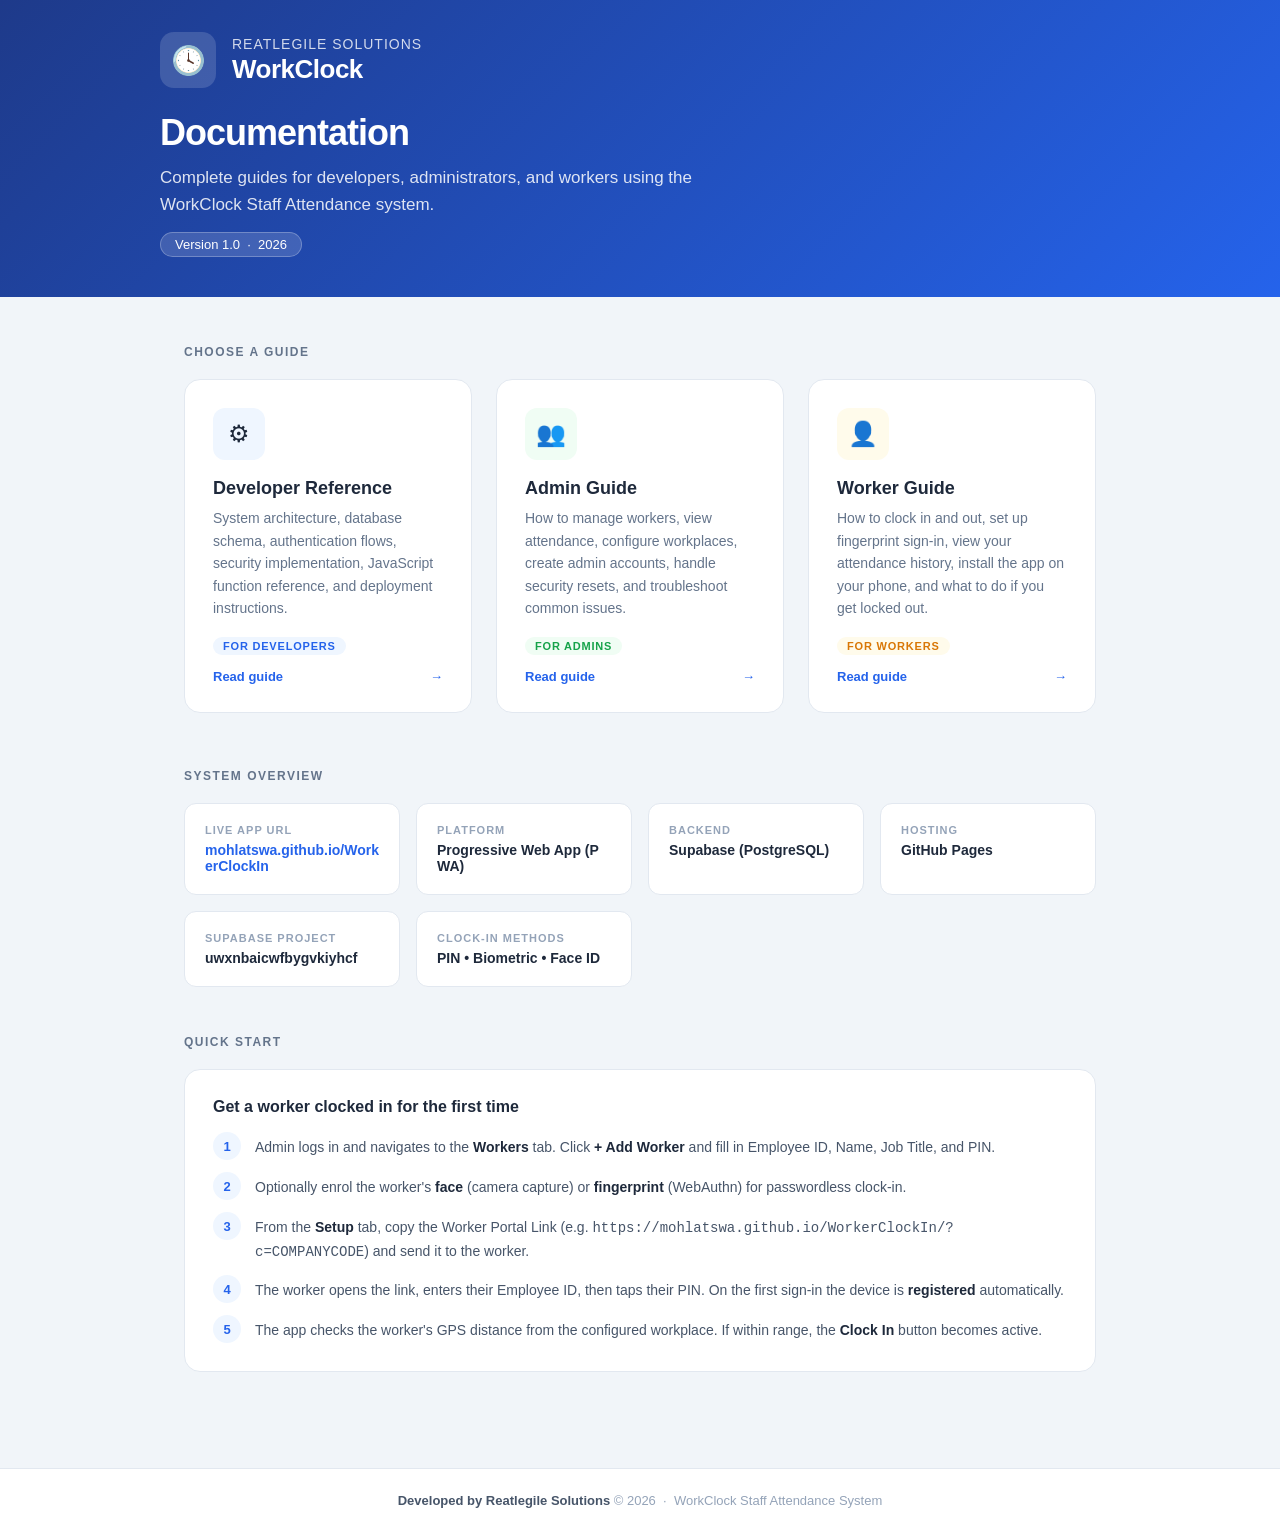
==== docs/index.html @ b3ca6b3f "Add full documentation suite (developer, admin, user guides) Four self-contained HTML documentation " ====
<!DOCTYPE html>
<html lang="en">
<head>
  <meta charset="UTF-8" />
  <meta name="viewport" content="width=device-width, initial-scale=1.0" />
  <title>WorkClock Documentation — Reatlegile Solutions</title>
  <style>
    *, *::before, *::after { box-sizing: border-box; margin: 0; padding: 0; }
    body {
      font-family: -apple-system, BlinkMacSystemFont, 'Segoe UI', Roboto, sans-serif;
      background: #F1F5F9;
      color: #1E293B;
      min-height: 100vh;
      display: flex;
      flex-direction: column;
    }

    /* ── Header ── */
    header {
      background: linear-gradient(135deg, #1E3A8A 0%, #2563EB 100%);
      color: #fff;
      padding: 0 24px;
    }
    .header-inner {
      max-width: 960px;
      margin: 0 auto;
      padding: 32px 0 40px;
    }
    .brand-row {
      display: flex;
      align-items: center;
      gap: 16px;
      margin-bottom: 24px;
    }
    .brand-icon {
      width: 56px;
      height: 56px;
      background: rgba(255,255,255,0.15);
      border-radius: 14px;
      display: flex;
      align-items: center;
      justify-content: center;
      font-size: 28px;
      flex-shrink: 0;
    }
    .brand-name {
      font-size: 14px;
      opacity: 0.8;
      text-transform: uppercase;
      letter-spacing: 1px;
      margin-bottom: 2px;
    }
    .brand-product {
      font-size: 26px;
      font-weight: 700;
      letter-spacing: -0.5px;
    }
    header h1 {
      font-size: 36px;
      font-weight: 800;
      letter-spacing: -1px;
      margin-bottom: 10px;
    }
    header p {
      font-size: 17px;
      opacity: 0.85;
      max-width: 600px;
      line-height: 1.6;
    }
    .header-badge {
      display: inline-block;
      background: rgba(255,255,255,0.15);
      border: 1px solid rgba(255,255,255,0.25);
      border-radius: 20px;
      padding: 4px 14px;
      font-size: 13px;
      margin-top: 14px;
    }

    /* ── Main ── */
    main {
      max-width: 960px;
      margin: 0 auto;
      padding: 48px 24px;
      flex: 1;
    }

    .section-label {
      font-size: 12px;
      font-weight: 700;
      text-transform: uppercase;
      letter-spacing: 1.5px;
      color: #64748B;
      margin-bottom: 20px;
    }

    /* ── Cards ── */
    .cards {
      display: grid;
      grid-template-columns: repeat(auto-fit, minmax(270px, 1fr));
      gap: 24px;
      margin-bottom: 56px;
    }
    .doc-card {
      background: #fff;
      border-radius: 16px;
      border: 1px solid #E2E8F0;
      padding: 28px;
      text-decoration: none;
      color: inherit;
      display: flex;
      flex-direction: column;
      transition: box-shadow 0.18s, transform 0.18s;
    }
    .doc-card:hover {
      box-shadow: 0 8px 32px rgba(37,99,235,0.12);
      transform: translateY(-3px);
    }
    .card-icon {
      width: 52px;
      height: 52px;
      border-radius: 12px;
      display: flex;
      align-items: center;
      justify-content: center;
      font-size: 24px;
      margin-bottom: 18px;
      flex-shrink: 0;
    }
    .card-icon.blue   { background: #EFF6FF; }
    .card-icon.green  { background: #F0FDF4; }
    .card-icon.amber  { background: #FFFBEB; }
    .doc-card h2 {
      font-size: 18px;
      font-weight: 700;
      margin-bottom: 8px;
      color: #1E293B;
    }
    .doc-card p {
      font-size: 14px;
      color: #64748B;
      line-height: 1.6;
      flex: 1;
    }
    .card-audience {
      display: inline-block;
      font-size: 11px;
      font-weight: 600;
      text-transform: uppercase;
      letter-spacing: 0.8px;
      padding: 3px 10px;
      border-radius: 20px;
      margin-top: 18px;
      align-self: flex-start;
    }
    .aud-dev   { background: #EFF6FF; color: #2563EB; }
    .aud-admin { background: #F0FDF4; color: #16A34A; }
    .aud-user  { background: #FFFBEB; color: #D97706; }
    .card-arrow {
      display: flex;
      align-items: center;
      justify-content: space-between;
      margin-top: 14px;
      font-size: 13px;
      font-weight: 600;
      color: #2563EB;
    }

    /* ── Info Grid ── */
    .info-grid {
      display: grid;
      grid-template-columns: repeat(auto-fit, minmax(200px, 1fr));
      gap: 16px;
      margin-bottom: 48px;
    }
    .info-tile {
      background: #fff;
      border-radius: 12px;
      border: 1px solid #E2E8F0;
      padding: 20px;
    }
    .info-tile .label {
      font-size: 11px;
      font-weight: 700;
      text-transform: uppercase;
      letter-spacing: 1px;
      color: #94A3B8;
      margin-bottom: 6px;
    }
    .info-tile .value {
      font-size: 14px;
      font-weight: 600;
      color: #1E293B;
      word-break: break-all;
    }
    .info-tile .value a {
      color: #2563EB;
      text-decoration: none;
    }
    .info-tile .value a:hover { text-decoration: underline; }

    /* ── Quick Start ── */
    .quick-start {
      background: #fff;
      border-radius: 16px;
      border: 1px solid #E2E8F0;
      padding: 28px;
      margin-bottom: 48px;
    }
    .quick-start h3 {
      font-size: 16px;
      font-weight: 700;
      margin-bottom: 16px;
      color: #1E293B;
    }
    .steps {
      display: flex;
      flex-direction: column;
      gap: 12px;
    }
    .step {
      display: flex;
      gap: 14px;
      align-items: flex-start;
    }
    .step-num {
      width: 28px;
      height: 28px;
      background: #EFF6FF;
      color: #2563EB;
      border-radius: 50%;
      display: flex;
      align-items: center;
      justify-content: center;
      font-size: 13px;
      font-weight: 700;
      flex-shrink: 0;
    }
    .step-text {
      font-size: 14px;
      line-height: 1.6;
      color: #475569;
      padding-top: 4px;
    }
    .step-text strong { color: #1E293B; }

    /* ── Footer ── */
    footer {
      background: #fff;
      border-top: 1px solid #E2E8F0;
      padding: 24px;
      text-align: center;
      font-size: 13px;
      color: #94A3B8;
    }
    footer strong { color: #475569; }

    @media (max-width: 600px) {
      header h1 { font-size: 26px; }
      .cards { grid-template-columns: 1fr; }
    }
  </style>
</head>
<body>

<header>
  <div class="header-inner">
    <div class="brand-row">
      <div class="brand-icon">&#128339;</div>
      <div>
        <div class="brand-name">Reatlegile Solutions</div>
        <div class="brand-product">WorkClock</div>
      </div>
    </div>
    <h1>Documentation</h1>
    <p>Complete guides for developers, administrators, and workers using the WorkClock Staff Attendance system.</p>
    <span class="header-badge">Version 1.0 &nbsp;&middot;&nbsp; 2026</span>
  </div>
</header>

<main>

  <div class="section-label">Choose a Guide</div>

  <div class="cards">

    <a class="doc-card" href="developer.html">
      <div class="card-icon blue">&#9881;</div>
      <h2>Developer Reference</h2>
      <p>System architecture, database schema, authentication flows, security implementation, JavaScript function reference, and deployment instructions.</p>
      <span class="card-audience aud-dev">For Developers</span>
      <div class="card-arrow"><span>Read guide</span><span>&rarr;</span></div>
    </a>

    <a class="doc-card" href="admin-guide.html">
      <div class="card-icon green">&#128101;</div>
      <h2>Admin Guide</h2>
      <p>How to manage workers, view attendance, configure workplaces, create admin accounts, handle security resets, and troubleshoot common issues.</p>
      <span class="card-audience aud-admin">For Admins</span>
      <div class="card-arrow"><span>Read guide</span><span>&rarr;</span></div>
    </a>

    <a class="doc-card" href="user-guide.html">
      <div class="card-icon amber">&#128100;</div>
      <h2>Worker Guide</h2>
      <p>How to clock in and out, set up fingerprint sign-in, view your attendance history, install the app on your phone, and what to do if you get locked out.</p>
      <span class="card-audience aud-user">For Workers</span>
      <div class="card-arrow"><span>Read guide</span><span>&rarr;</span></div>
    </a>

  </div>

  <!-- System Overview -->
  <div class="section-label">System Overview</div>
  <div class="info-grid">
    <div class="info-tile">
      <div class="label">Live App URL</div>
      <div class="value"><a href="https://mohlatswa.github.io/WorkerClockIn/" target="_blank">mohlatswa.github.io/WorkerClockIn</a></div>
    </div>
    <div class="info-tile">
      <div class="label">Platform</div>
      <div class="value">Progressive Web App (PWA)</div>
    </div>
    <div class="info-tile">
      <div class="label">Backend</div>
      <div class="value">Supabase (PostgreSQL)</div>
    </div>
    <div class="info-tile">
      <div class="label">Hosting</div>
      <div class="value">GitHub Pages</div>
    </div>
    <div class="info-tile">
      <div class="label">Supabase Project</div>
      <div class="value">uwxnbaicwfbygvkiyhcf</div>
    </div>
    <div class="info-tile">
      <div class="label">Clock-in Methods</div>
      <div class="value">PIN &bull; Biometric &bull; Face ID</div>
    </div>
  </div>

  <!-- Quick Start -->
  <div class="section-label">Quick Start</div>
  <div class="quick-start">
    <h3>Get a worker clocked in for the first time</h3>
    <div class="steps">
      <div class="step">
        <div class="step-num">1</div>
        <div class="step-text">Admin logs in and navigates to the <strong>Workers</strong> tab. Click <strong>+ Add Worker</strong> and fill in Employee ID, Name, Job Title, and PIN.</div>
      </div>
      <div class="step">
        <div class="step-num">2</div>
        <div class="step-text">Optionally enrol the worker's <strong>face</strong> (camera capture) or <strong>fingerprint</strong> (WebAuthn) for passwordless clock-in.</div>
      </div>
      <div class="step">
        <div class="step-num">3</div>
        <div class="step-text">From the <strong>Setup</strong> tab, copy the Worker Portal Link (e.g. <code>https://mohlatswa.github.io/WorkerClockIn/?c=COMPANYCODE</code>) and send it to the worker.</div>
      </div>
      <div class="step">
        <div class="step-num">4</div>
        <div class="step-text">The worker opens the link, enters their Employee ID, then taps their PIN. On the first sign-in the device is <strong>registered</strong> automatically.</div>
      </div>
      <div class="step">
        <div class="step-num">5</div>
        <div class="step-text">The app checks the worker's GPS distance from the configured workplace. If within range, the <strong>Clock In</strong> button becomes active.</div>
      </div>
    </div>
  </div>

</main>

<footer>
  <strong>Developed by Reatlegile Solutions</strong> &copy; 2026 &nbsp;&middot;&nbsp; WorkClock Staff Attendance System
</footer>

</body>
</html>
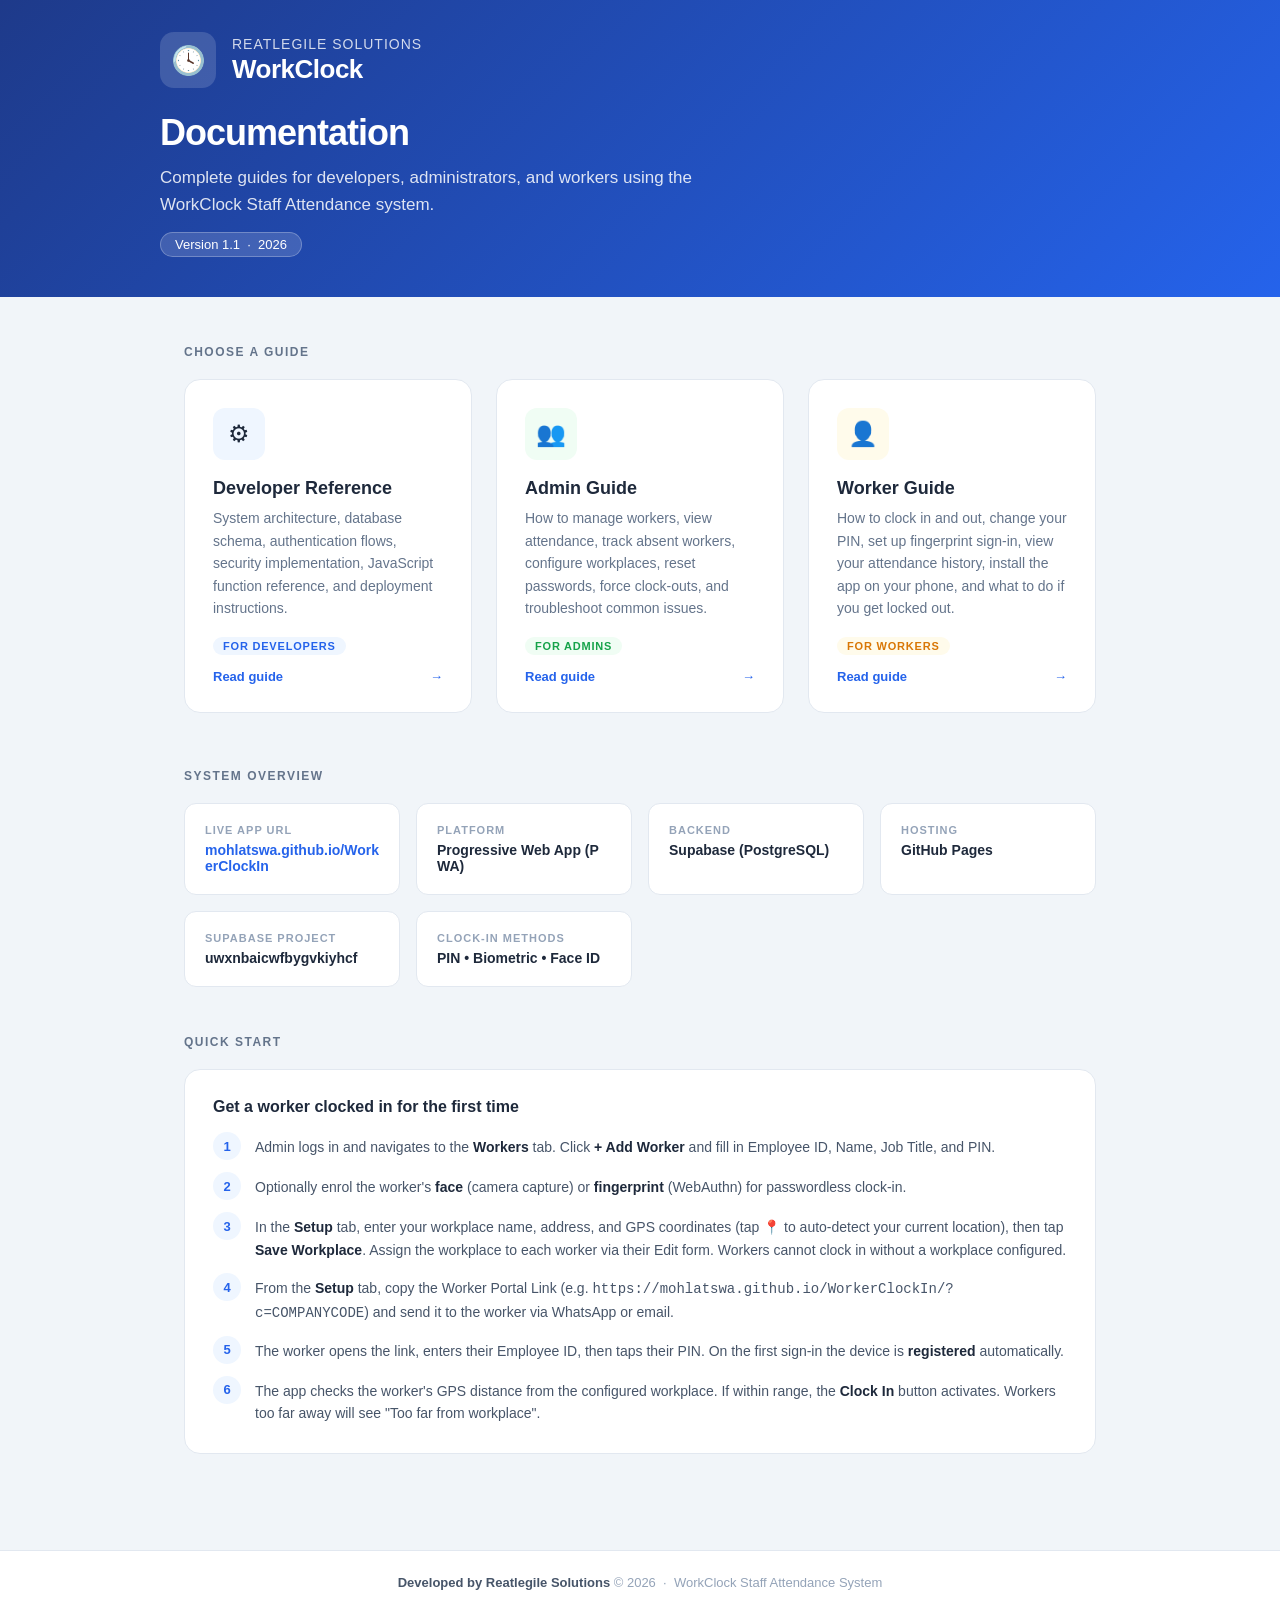
==== commit b98c567c: "Add worker limit enforcement, developer limit management, docs rewrite, pricing document - Add worke" ====
--- a/docs/index.html
+++ b/docs/index.html
@@ -274,7 +274,7 @@
     </div>
     <h1>Documentation</h1>
     <p>Complete guides for developers, administrators, and workers using the WorkClock Staff Attendance system.</p>
-    <span class="header-badge">Version 1.0 &nbsp;&middot;&nbsp; 2026</span>
+    <span class="header-badge">Version 1.1 &nbsp;&middot;&nbsp; 2026</span>
   </div>
 </header>
 
@@ -295,7 +295,7 @@
     <a class="doc-card" href="admin-guide.html">
       <div class="card-icon green">&#128101;</div>
       <h2>Admin Guide</h2>
-      <p>How to manage workers, view attendance, configure workplaces, create admin accounts, handle security resets, and troubleshoot common issues.</p>
+      <p>How to manage workers, view attendance, track absent workers, configure workplaces, reset passwords, force clock-outs, and troubleshoot common issues.</p>
       <span class="card-audience aud-admin">For Admins</span>
       <div class="card-arrow"><span>Read guide</span><span>&rarr;</span></div>
     </a>
@@ -303,7 +303,7 @@
     <a class="doc-card" href="user-guide.html">
       <div class="card-icon amber">&#128100;</div>
       <h2>Worker Guide</h2>
-      <p>How to clock in and out, set up fingerprint sign-in, view your attendance history, install the app on your phone, and what to do if you get locked out.</p>
+      <p>How to clock in and out, change your PIN, set up fingerprint sign-in, view your attendance history, install the app on your phone, and what to do if you get locked out.</p>
       <span class="card-audience aud-user">For Workers</span>
       <div class="card-arrow"><span>Read guide</span><span>&rarr;</span></div>
     </a>
@@ -354,15 +354,19 @@
       </div>
       <div class="step">
         <div class="step-num">3</div>
-        <div class="step-text">From the <strong>Setup</strong> tab, copy the Worker Portal Link (e.g. <code>https://mohlatswa.github.io/WorkerClockIn/?c=COMPANYCODE</code>) and send it to the worker.</div>
+        <div class="step-text">In the <strong>Setup</strong> tab, enter your workplace name, address, and GPS coordinates (tap 📍 to auto-detect your current location), then tap <strong>Save Workplace</strong>. Assign the workplace to each worker via their Edit form. Workers cannot clock in without a workplace configured.</div>
       </div>
       <div class="step">
         <div class="step-num">4</div>
+        <div class="step-text">From the <strong>Setup</strong> tab, copy the Worker Portal Link (e.g. <code>https://mohlatswa.github.io/WorkerClockIn/?c=COMPANYCODE</code>) and send it to the worker via WhatsApp or email.</div>
+      </div>
+      <div class="step">
+        <div class="step-num">5</div>
         <div class="step-text">The worker opens the link, enters their Employee ID, then taps their PIN. On the first sign-in the device is <strong>registered</strong> automatically.</div>
       </div>
       <div class="step">
-        <div class="step-num">5</div>
-        <div class="step-text">The app checks the worker's GPS distance from the configured workplace. If within range, the <strong>Clock In</strong> button becomes active.</div>
+        <div class="step-num">6</div>
+        <div class="step-text">The app checks the worker's GPS distance from the configured workplace. If within range, the <strong>Clock In</strong> button activates. Workers too far away will see "Too far from workplace".</div>
       </div>
     </div>
   </div>
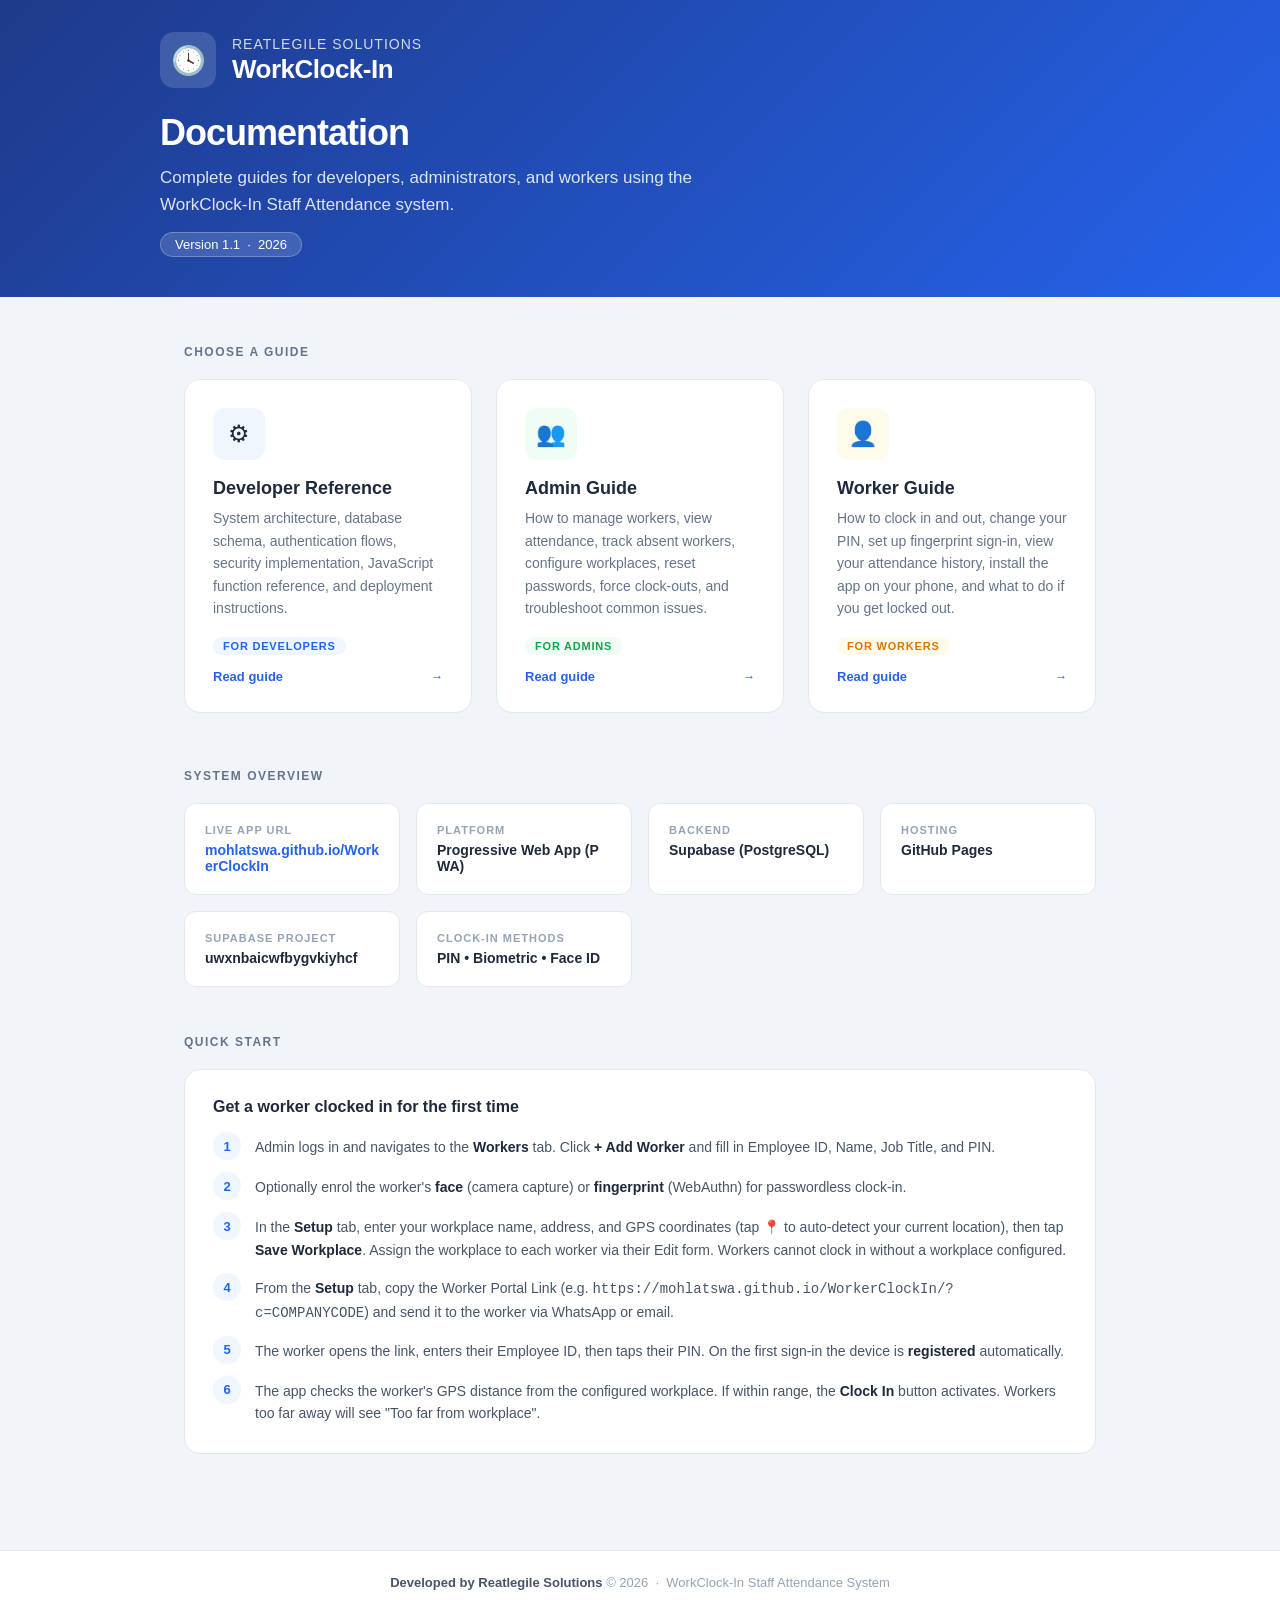
==== commit 3405b201: "Sweep WorkClock -> WorkClock-In through marketing & doc pages Display-text only across promo.html, W" ====
--- a/docs/index.html
+++ b/docs/index.html
@@ -3,7 +3,7 @@
 <head>
   <meta charset="UTF-8" />
   <meta name="viewport" content="width=device-width, initial-scale=1.0" />
-  <title>WorkClock Documentation — Reatlegile Solutions</title>
+  <title>WorkClock-In Documentation — Reatlegile Solutions</title>
   <style>
     *, *::before, *::after { box-sizing: border-box; margin: 0; padding: 0; }
     body {
@@ -269,11 +269,11 @@
       <div class="brand-icon">&#128339;</div>
       <div>
         <div class="brand-name">Reatlegile Solutions</div>
-        <div class="brand-product">WorkClock</div>
+        <div class="brand-product">WorkClock-In</div>
       </div>
     </div>
     <h1>Documentation</h1>
-    <p>Complete guides for developers, administrators, and workers using the WorkClock Staff Attendance system.</p>
+    <p>Complete guides for developers, administrators, and workers using the WorkClock-In Staff Attendance system.</p>
     <span class="header-badge">Version 1.1 &nbsp;&middot;&nbsp; 2026</span>
   </div>
 </header>
@@ -374,7 +374,7 @@
 </main>
 
 <footer>
-  <strong>Developed by Reatlegile Solutions</strong> &copy; 2026 &nbsp;&middot;&nbsp; WorkClock Staff Attendance System
+  <strong>Developed by Reatlegile Solutions</strong> &copy; 2026 &nbsp;&middot;&nbsp; WorkClock-In Staff Attendance System
 </footer>
 
 </body>
